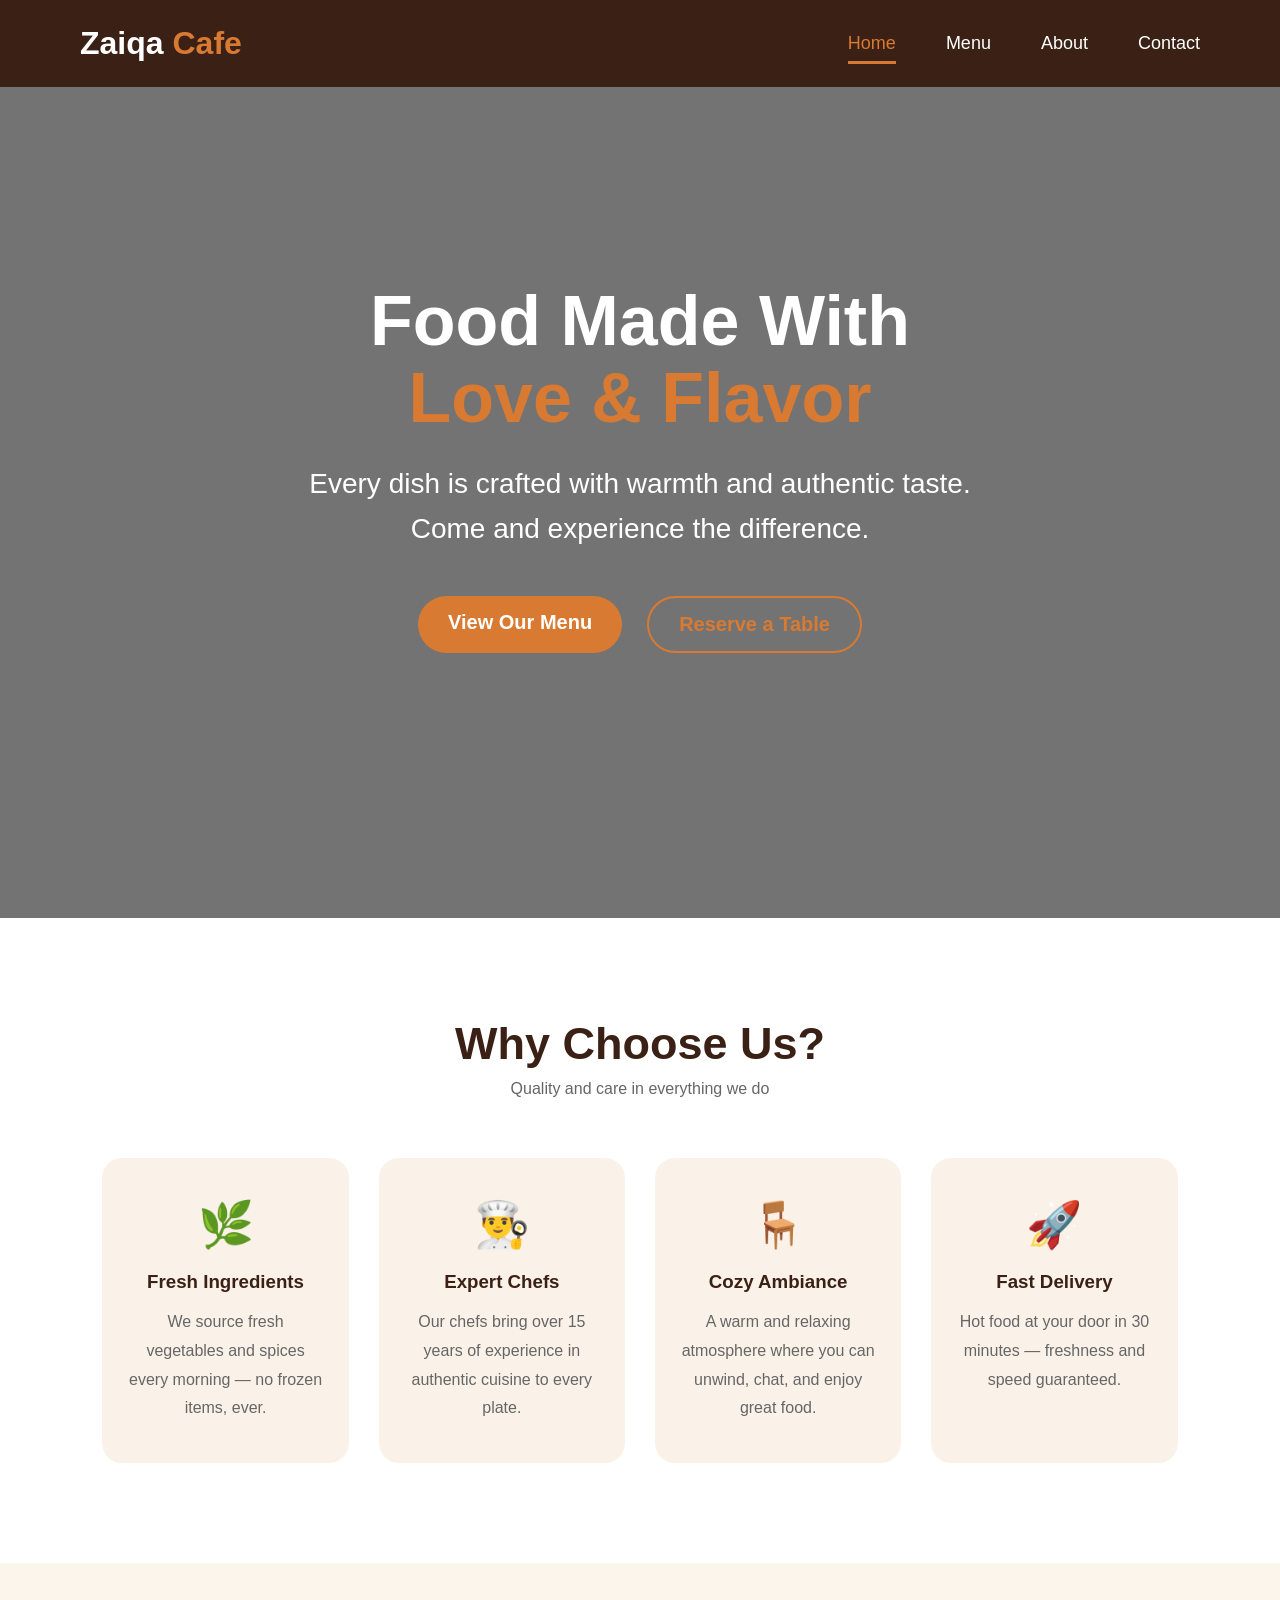
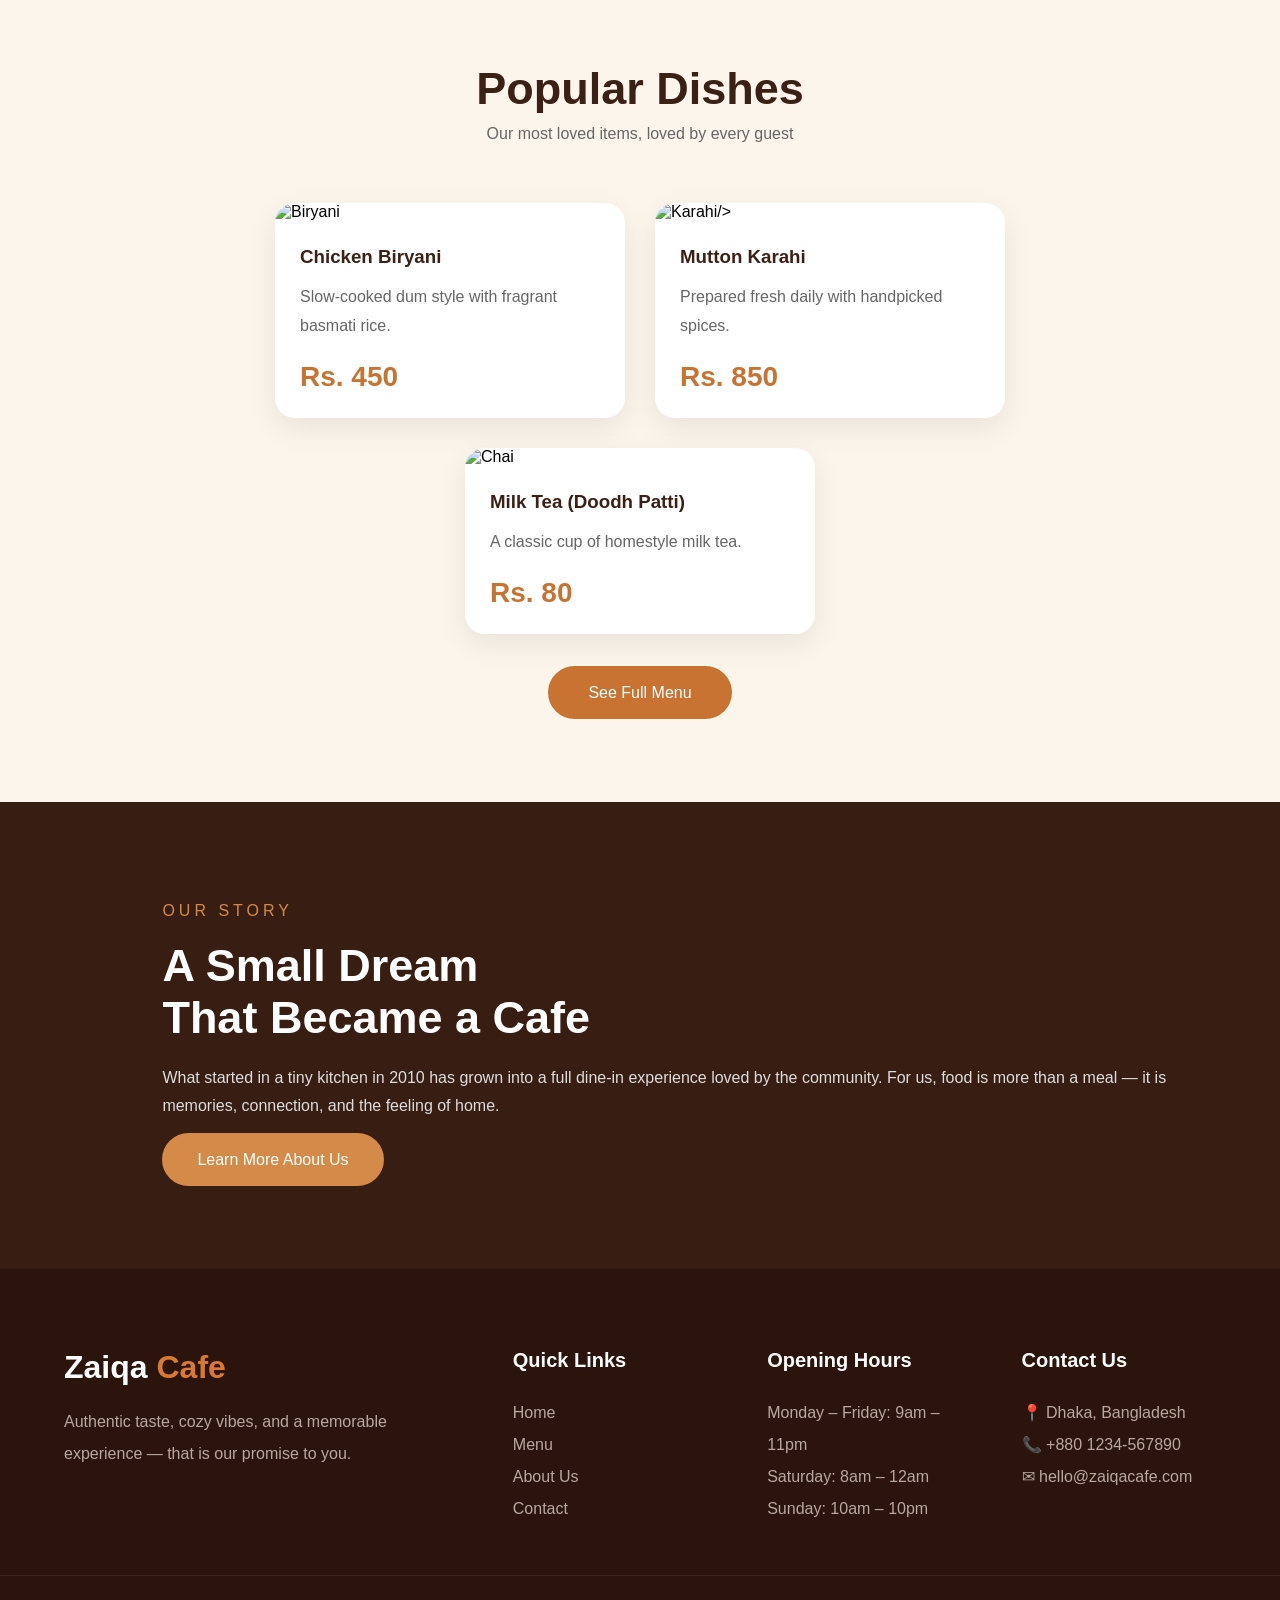
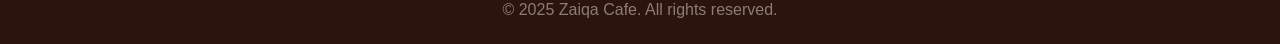
==== index.html @ f69ab0ee "build and complate home page" ====
<!doctype html>
<html lang="en">
  <head>
    <meta charset="UTF-8" />
    <meta name="viewport" content="width=device-width, initial-scale=1.0" />
    <title>Zaiqa Cafe</title>
    <link
      rel="icon"
      href="data:image/svg+xml,<svg xmlns=%22http://www.w3.org/2000/svg%22 viewBox=%220 0 100 100%22><text y=%22.9em%22 font-size=%2290%22>☕</text></svg>"
    <!-- /> -->
    <link rel="stylesheet" href="style.css" />
  </head>
  <body>
    <header>
      <nav class="navbar">
        <div class="logo">
          <span class="white">Zaiqa</span>
          <span class="orange">Cafe</span>
        </div>

        <ul class="nav-links">
          <li><a href="#" class="active">Home</a></li>
          <li><a href="#">Menu</a></li>
          <li><a href="#">About</a></li>
          <li><a href="#">Contact</a></li>
        </ul>
      </nav>
    </header>

    <section class="hero">
      <div class="overlay"></div>

      <div class="hero-content">
        <h1>
          Food Made With <br />
          <span>Love & Flavor</span>
        </h1>

        <p>
          Every dish is crafted with warmth and authentic taste.
          <br />
          Come and experience the difference.
        </p>

        <div class="buttons">
          <a href="#" class="btn filled">View Our Menu</a>
          <a href="#" class="btn outline">Reserve a Table</a>
        </div>
      </div>
    </section>

    <section class="why-choose">
      <div class="section-title">
        <h2>Why Choose Us?</h2>
        <p>Quality and care in everything we do</p>
      </div>

      <div class="features">
        <div class="feature-card">
          <div class="icon">🌿</div>
          <h3>Fresh Ingredients</h3>
          <p>
            We source fresh vegetables and spices every morning — no frozen
            items, ever.
          </p>
        </div>

        <div class="feature-card">
          <div class="icon">👨‍🍳</div>
          <h3>Expert Chefs</h3>
          <p>
            Our chefs bring over 15 years of experience in authentic cuisine to
            every plate.
          </p>
        </div>

        <div class="feature-card">
          <div class="icon">🪑</div>
          <h3>Cozy Ambiance</h3>
          <p>
            A warm and relaxing atmosphere where you can unwind, chat, and enjoy
            great food.
          </p>
        </div>

        <div class="feature-card">
          <div class="icon">🚀</div>
          <h3>Fast Delivery</h3>
          <p>
            Hot food at your door in 30 minutes — freshness and speed
            guaranteed.
          </p>
        </div>
      </div>
    </section>

    <section class="popular-dishes">
      <div class="section-title">
        <h2>Popular Dishes</h2>
        <p>Our most loved items, loved by every guest</p>
      </div>

      <div class="dish-container">
        <div class="dish-card">
          <img
            src="https://images.unsplash.com/photo-1585937421612-70a008356fbe?w=600&auto=format&fit=crop&q=80"
            alt="Biryani"
          />
          <div class="dish-content">
            <h3>Chicken Biryani</h3>
            <p>Slow-cooked dum style with fragrant basmati rice.</p>
            <span>Rs. 450</span>
          </div>
        </div>

        <div class="dish-card">
          <img
            src="https://images.unsplash.com/photo-1567188040759-fb8a883dc6d8?w=600&auto=format&fit=crop&q=80"
            alt="Karahi"
          />/>
          <div class="dish-content">
            <h3>Mutton Karahi</h3>
            <p>Prepared fresh daily with handpicked spices.</p>
            <span>Rs. 850</span>
          </div>
        </div>

        <div class="dish-card">
          <img
            src="https://images.unsplash.com/photo-1504674900247-0877df9cc836?w=600&auto=format&fit=crop&q=80"
            alt="Chai"
          />
          <div class="dish-content">
            <h3>Milk Tea (Doodh Patti)</h3>
            <p>A classic cup of homestyle milk tea.</p>
            <span>Rs. 80</span>
          </div>
        </div>
      </div>

      <div class="menu-btn">
        <a href="#">See Full Menu</a>
      </div>
    </section>

    <section class="about">
      <div class="about-image">
        <img
          src="https://images.unsplash.com/photo-1517248135467-4c7edcad34c4?w=800&auto=format&fit=crop&q=88"
          alt=""
        />
      </div>

      <div class="about-content">
        <span>OUR STORY</span>

        <h2>
          A Small Dream <br />
          That Became a Cafe
        </h2>

        <p>
          What started in a tiny kitchen in 2010 has grown into a full dine-in
          experience loved by the community. For us, food is more than a meal —
          it is memories, connection, and the feeling of home.
        </p>

        <a href="#">Learn More About Us</a>
      </div>
    </section>

   <footer class="footer">
  <div class="footer-container">

    <div class="footer-col">
      <h2 class="footer-logo">
        <span class="white">Zaiqa</span>
        <span class="orange">Cafe</span>
      </h2>

      <p>
        Authentic taste, cozy vibes, and a memorable experience —
        that is our promise to you.
      </p>
    </div>

    <div class="footer-col">
      <h3>Quick Links</h3>
      <ul>
        <li><a href="#">Home</a></li>
        <li><a href="#">Menu</a></li>
        <li><a href="#">About Us</a></li>
        <li><a href="#">Contact</a></li>
      </ul>
    </div>

    <div class="footer-col">
      <h3>Opening Hours</h3>
      <p>Monday – Friday: 9am – 11pm</p>
      <p>Saturday: 8am – 12am</p>
      <p>Sunday: 10am – 10pm</p>
    </div>

    <div class="footer-col">
      <h3>Contact Us</h3>
      <p>📍 Dhaka, Bangladesh</p>
      <p>📞 +880 1234-567890</p>
      <p>✉ hello@zaiqacafe.com</p>
    </div>

  </div>

  <div class="footer-bottom">
    <p>© 2025 Zaiqa Cafe. All rights reserved.</p>
  </div>
</footer>
  </body>
</html>
---- style.css ----
* {
  margin: 0;
  padding: 0;
  box-sizing: border-box;
  font-family: "Poppins", sans-serif;
}

body {
  overflow-x: hidden;
}

/* Navbar */

.navbar {
  position: absolute;
  top: 0;
  left: 0;
  width: 100%;
  display: flex;
  justify-content: space-between;
  align-items: center;
  padding: 25px 80px;
  z-index: 100;
  background: #3b2115;
}

.logo {
  font-size: 32px;
  font-weight: bold;
}

.white {
  color: #fff;
}

.orange {
  color: #d97a32;
}

.nav-links {
  display: flex;
  gap: 50px;
  list-style: none;
}

.nav-links a {
  text-decoration: none;
  color: white;
  font-size: 18px;
  font-weight: 500;
  transition: 0.3s;
}

.nav-links a:hover,
.nav-links .active {
  color: #d97a32;
  border-bottom: 3px solid #d97a32;
  padding-bottom: 8px;
}

/* Hero */

.hero {
  width: 100%;
  height: 100vh;

  background: url("https://images.unsplash.com/photo-1517248135467-4c7edcad34c4?w=1600")
    center center/cover no-repeat;

  display: flex;
  justify-content: center;
  align-items: center;
  text-align: center;
  position: relative;
}

.overlay {
  position: absolute;
  width: 100%;
  height: 100%;
  background: rgba(0, 0, 0, 0.55);
}

.hero-content {
  position: relative;
  z-index: 10;
  color: white;
}

.hero-content h1 {
  font-size: 70px;
  line-height: 1.1;
  font-weight: 700;
}

.hero-content h1 span {
  color: #d97a32;
}

.hero-content p {
  margin-top: 25px;
  font-size: 28px;
  line-height: 1.6;
}

.buttons {
  margin-top: 45px;
  display: flex;
  justify-content: center;
  gap: 25px;
}

.btn {
  padding: 15px 30px;
  border-radius: 50px;
  text-decoration: none;
  font-size: 20px;
  font-weight: 600;
  transition: 0.4s;
}

.filled {
  background: #d97a32;
  color: white;
}

.filled:hover {
  background: #b85f20;
}

.outline {
  border: 2px solid #d97a32;
  color: #d97a32;
}

.outline:hover {
  background: #d97a32;
  color: white;
}
/* ===================
WHY CHOOSE US
=================== */

.why-choose {
  padding: 100px 8%;
  background: #fff;
}

.section-title {
  text-align: center;
  margin-bottom: 60px;
}

.section-title h2 {
  font-size: 45px;
  color: #3b2115;
}

.section-title p {
  color: #666;
  margin-top: 10px;
}

.features {
  display: grid;
  grid-template-columns: repeat(4, 1fr);
  gap: 30px;
}

.feature-card {
  background: #faf2e8;
  padding: 40px 25px;
  text-align: center;
  border-radius: 20px;
}

.icon {
  font-size: 45px;
  margin-bottom: 20px;
}

.feature-card h3 {
  margin-bottom: 15px;
  color: #3b2115;
}

.feature-card p {
  color: #666;
  line-height: 1.8;
}

/* ===================
POPULAR DISHES
=================== */

.popular-dishes {
  background: #fcf5eb;
  padding: 100px 8%;
}

.dish-container {
  display: flex;
  justify-content: center;
  gap: 30px;
  flex-wrap: wrap;
}

.dish-card {
  width: 350px;
  background: white;
  border-radius: 20px;
  overflow: hidden;
  box-shadow: 0 10px 30px rgba(0, 0, 0, 0.08);
}

.dish-card img {
  width: 100%;
  height: 250px;
  object-fit: cover;
}

.dish-content {
  padding: 25px;
}

.dish-content h3 {
  color: #3b2115;
  margin-bottom: 15px;
}

.dish-content p {
  color: #666;
  line-height: 1.8;
}

.dish-content span {
  display: block;
  margin-top: 20px;
  color: #c97333;
  font-size: 28px;
  font-weight: 700;
}

.menu-btn {
  text-align: center;
  margin-top: 50px;
}

.menu-btn a {
  text-decoration: none;
  background: #c97333;
  color: white;
  padding: 18px 40px;
  border-radius: 50px;
}

/* ===================
ABOUT
=================== */

.about {
  background: #381e12;
  color: white;
  padding: 100px 8%;
  display: flex;
  align-items: center;
  gap: 60px;
}

.about-image img {
  width: 500px;
  border-radius: 20px;
}

.about-content span {
  color: #d48a49;
  letter-spacing: 4px;
}

.about-content h2 {
  font-size: 45px;
  margin: 20px 0;
}

.about-content p {
  color: #ddd;
  line-height: 1.8;
  margin-bottom: 30px;
}

.about-content a {
  text-decoration: none;
  background: #d48a49;
  color: white;
  padding: 18px 35px;
  border-radius: 50px;
}

/* ===================
FOOTER
=================== */
.footer {
  background: #2b140b;
  color: #fff;
  padding-top: 80px;
}

.footer-container {
  width: 90%;
  max-width: 1300px;
  margin: auto;

  display: grid;
  grid-template-columns: 2fr 1fr 1fr 1fr;
  gap: 60px;

  padding-bottom: 50px;
}

.footer-logo {
  font-size: 32px;
  margin-bottom: 20px;
}

.footer-col h3 {
  font-size: 20px;
  margin-bottom: 25px;
}

.footer-col p,
.footer-col li,
.footer-col a {
  color: #b8a8a0;
  text-decoration: none;
  line-height: 2;
  list-style: none;
}

.footer-col ul {
  list-style: none;
}

.footer-col a:hover {
  color: #d97a32;
}

.footer-bottom {
  border-top: 1px solid rgba(255, 255, 255, 0.08);
  text-align: center;
  padding: 25px 0;
}

.footer-bottom p {
  color: #8b7c74;
}

/* Responsive */

@media (max-width: 992px) {
  .footer-container {
    grid-template-columns: repeat(2, 1fr);
  }
}

@media (max-width: 768px) {
  .footer-container {
    grid-template-columns: 1fr;
    text-align: center;
  }

  .footer-logo {
    font-size: 2.5rem;
  }
}
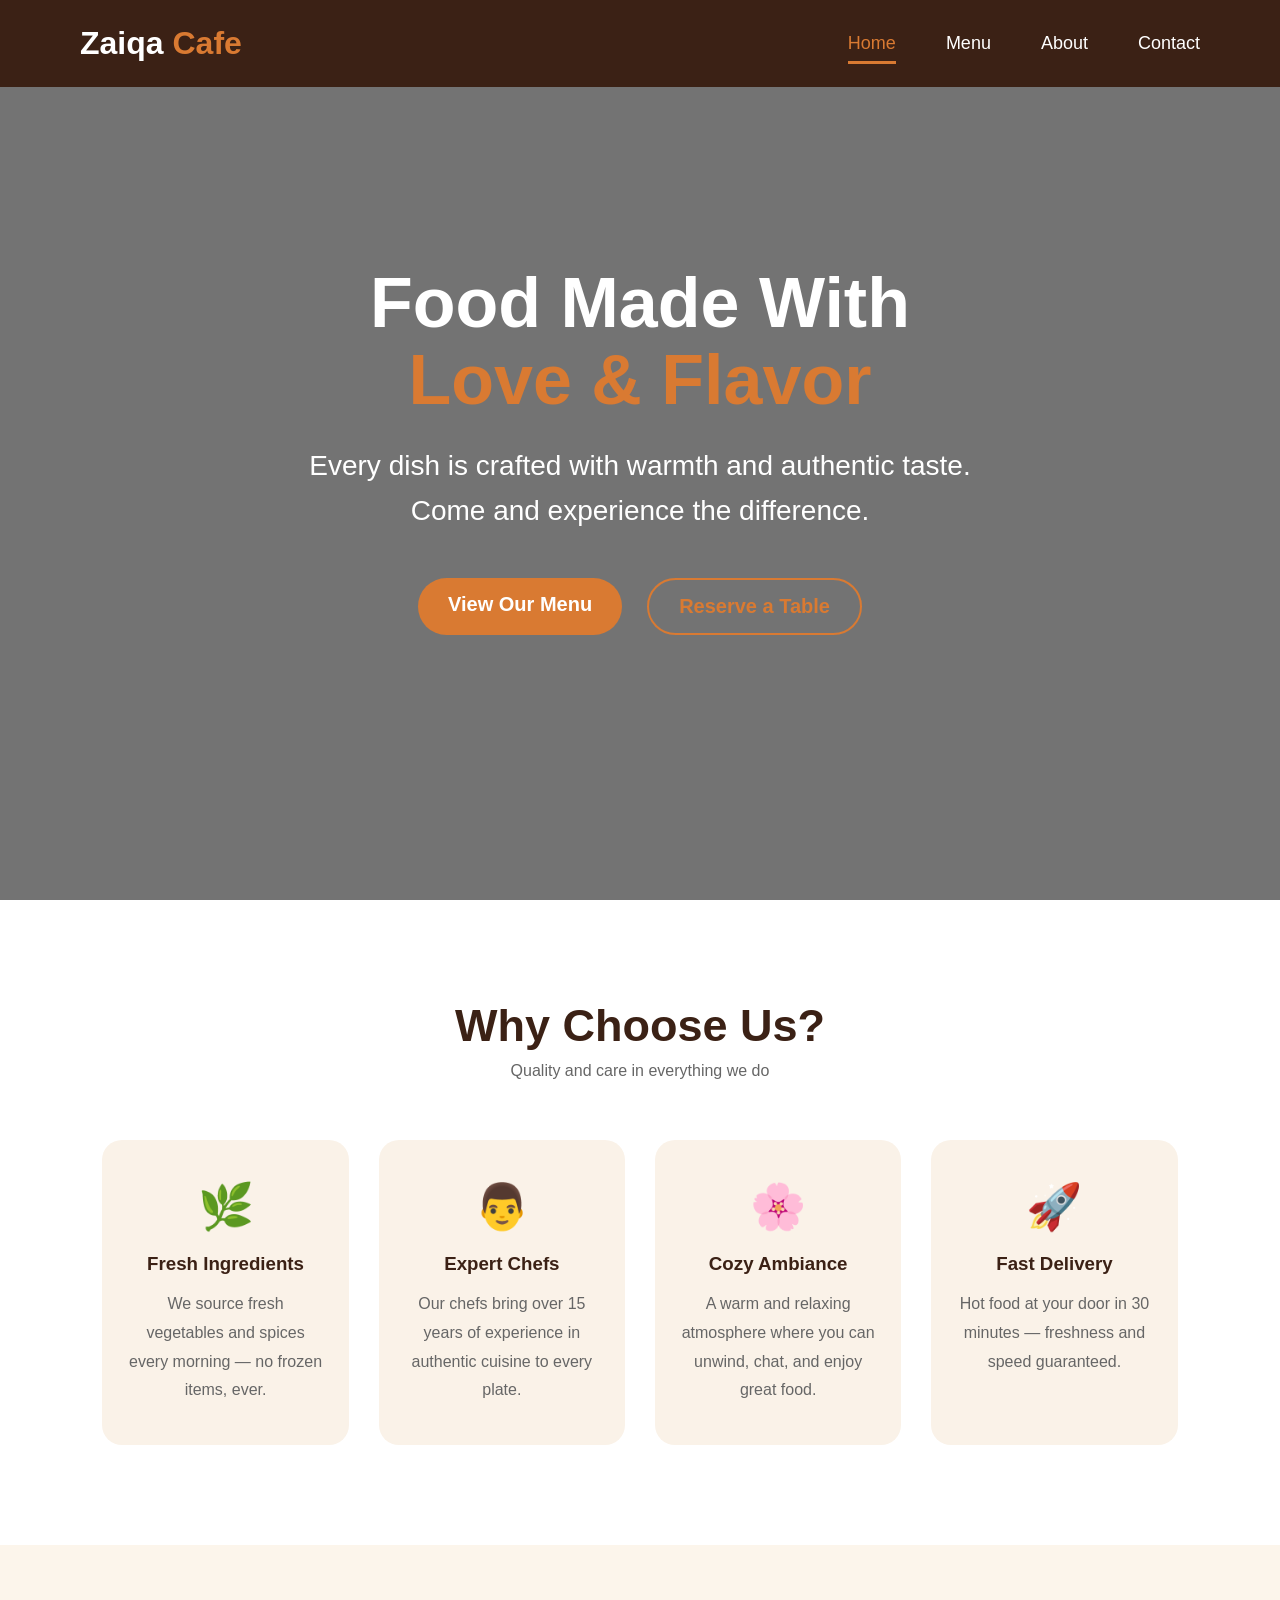
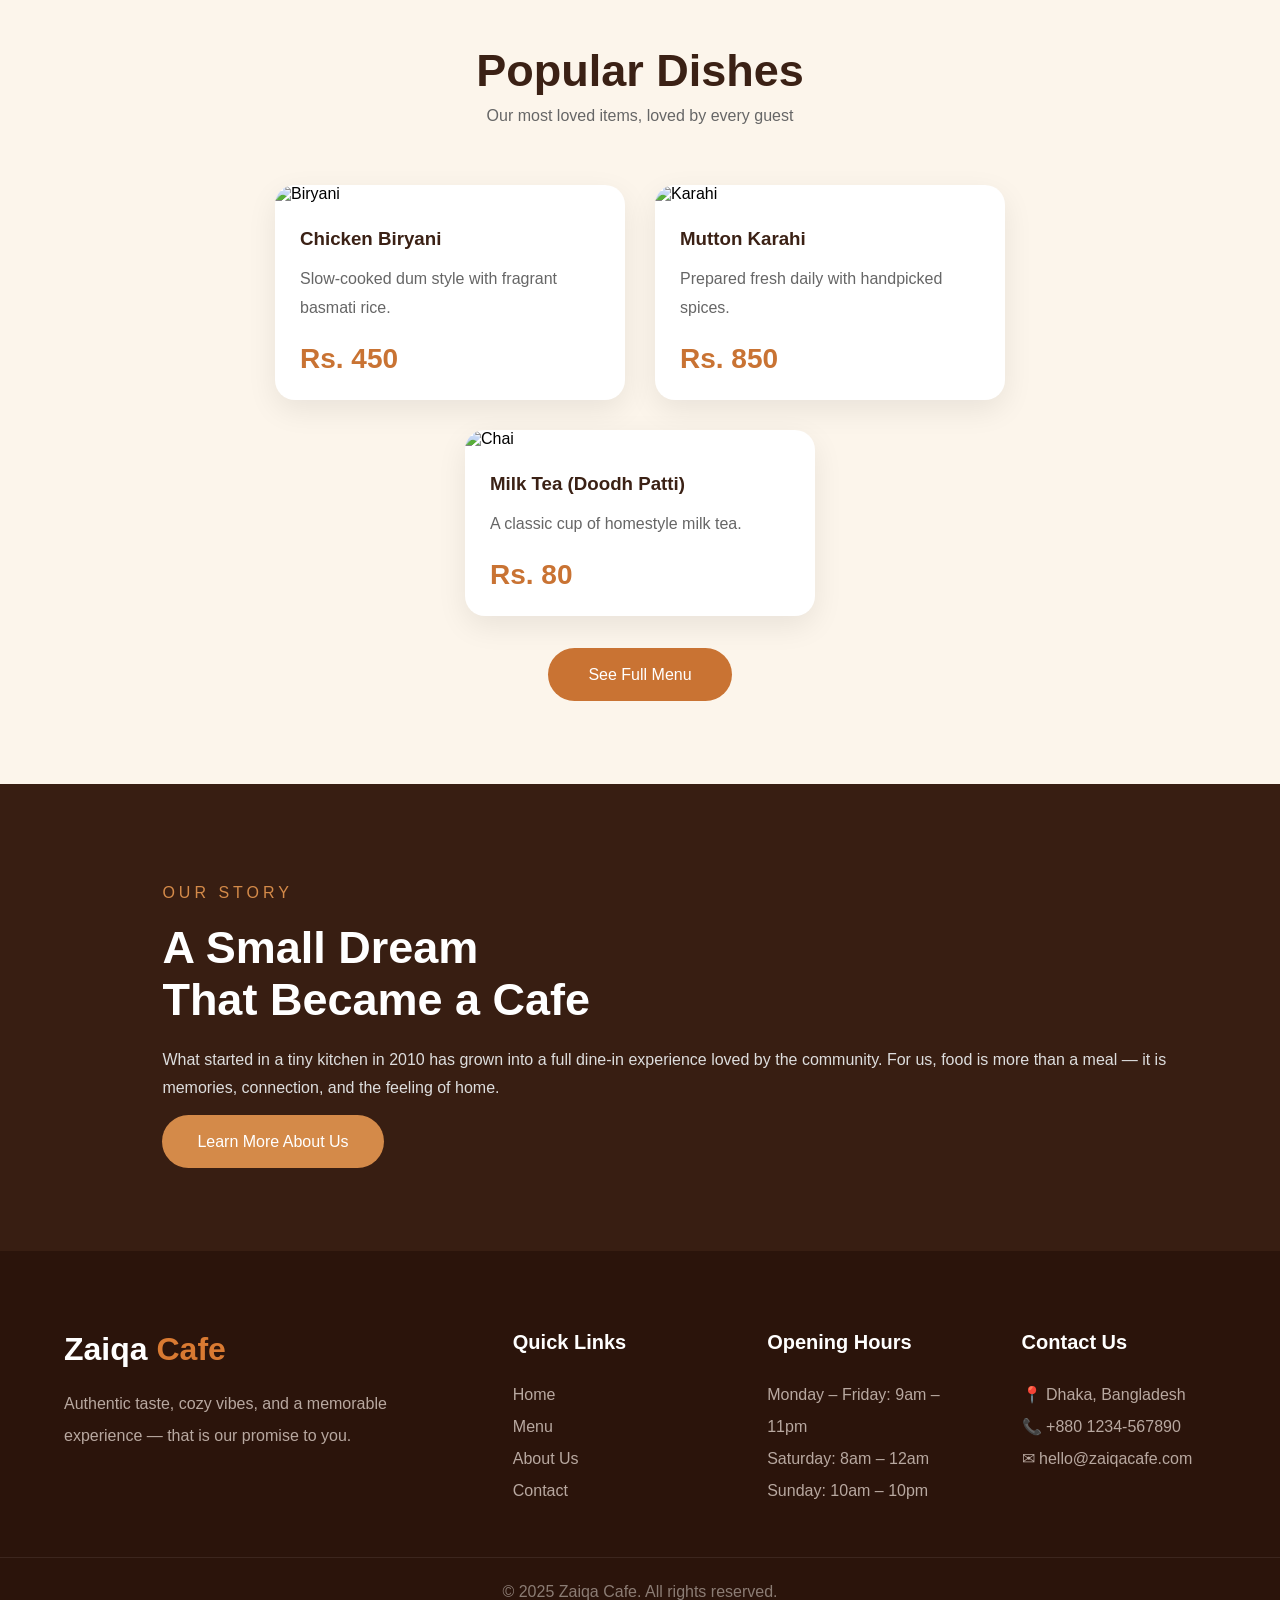
==== commit 2df2b659: "add menu page html" ====
--- a/index.html
+++ b/index.html
@@ -6,8 +6,8 @@
     <title>Zaiqa Cafe</title>
     <link
       rel="icon"
-      href="data:image/svg+xml,<svg xmlns=%22http://www.w3.org/2000/svg%22 viewBox=%220 0 100 100%22><text y=%22.9em%22 font-size=%2290%22>☕</text></svg>"
-    <!-- /> -->
+      href="data:image/svg+xml,<svg xmlns='http://www.w3.org/2000/svg' viewBox='0 0 100 100'><text y='.9em' font-size='90'>☕</text></svg>"
+    />
     <link rel="stylesheet" href="style.css" />
   </head>
   <body>
@@ -66,7 +66,7 @@
         </div>
 
         <div class="feature-card">
-          <div class="icon">👨‍🍳</div>
+          <div class="icon">👨</div>
           <h3>Expert Chefs</h3>
           <p>
             Our chefs bring over 15 years of experience in authentic cuisine to
@@ -75,7 +75,7 @@
         </div>
 
         <div class="feature-card">
-          <div class="icon">🪑</div>
+          <div class="icon">🌸</div>
           <h3>Cozy Ambiance</h3>
           <p>
             A warm and relaxing atmosphere where you can unwind, chat, and enjoy
@@ -117,7 +117,7 @@
           <img
             src="https://images.unsplash.com/photo-1567188040759-fb8a883dc6d8?w=600&auto=format&fit=crop&q=80"
             alt="Karahi"
-          />/>
+          />
           <div class="dish-content">
             <h3>Mutton Karahi</h3>
             <p>Prepared fresh daily with handpicked spices.</p>
@@ -169,50 +169,48 @@
       </div>
     </section>
 
-   <footer class="footer">
-  <div class="footer-container">
-
-    <div class="footer-col">
-      <h2 class="footer-logo">
-        <span class="white">Zaiqa</span>
-        <span class="orange">Cafe</span>
-      </h2>
-
-      <p>
-        Authentic taste, cozy vibes, and a memorable experience —
-        that is our promise to you.
-      </p>
-    </div>
-
-    <div class="footer-col">
-      <h3>Quick Links</h3>
-      <ul>
-        <li><a href="#">Home</a></li>
-        <li><a href="#">Menu</a></li>
-        <li><a href="#">About Us</a></li>
-        <li><a href="#">Contact</a></li>
-      </ul>
-    </div>
-
-    <div class="footer-col">
-      <h3>Opening Hours</h3>
-      <p>Monday – Friday: 9am – 11pm</p>
-      <p>Saturday: 8am – 12am</p>
-      <p>Sunday: 10am – 10pm</p>
-    </div>
-
-    <div class="footer-col">
-      <h3>Contact Us</h3>
-      <p>📍 Dhaka, Bangladesh</p>
-      <p>📞 +880 1234-567890</p>
-      <p>✉ hello@zaiqacafe.com</p>
-    </div>
-
-  </div>
-
-  <div class="footer-bottom">
-    <p>© 2025 Zaiqa Cafe. All rights reserved.</p>
-  </div>
-</footer>
+    <footer class="footer">
+      <div class="footer-container">
+        <div class="footer-col">
+          <h2 class="footer-logo">
+            <span class="white">Zaiqa</span>
+            <span class="orange">Cafe</span>
+          </h2>
+
+          <p>
+            Authentic taste, cozy vibes, and a memorable experience — that is
+            our promise to you.
+          </p>
+        </div>
+
+        <div class="footer-col">
+          <h3>Quick Links</h3>
+          <ul>
+            <li><a href="#">Home</a></li>
+            <li><a href="#">Menu</a></li>
+            <li><a href="#">About Us</a></li>
+            <li><a href="#">Contact</a></li>
+          </ul>
+        </div>
+
+        <div class="footer-col">
+          <h3>Opening Hours</h3>
+          <p>Monday – Friday: 9am – 11pm</p>
+          <p>Saturday: 8am – 12am</p>
+          <p>Sunday: 10am – 10pm</p>
+        </div>
+
+        <div class="footer-col">
+          <h3>Contact Us</h3>
+          <p>📍 Dhaka, Bangladesh</p>
+          <p>📞 +880 1234-567890</p>
+          <p>✉ hello@zaiqacafe.com</p>
+        </div>
+      </div>
+
+      <div class="footer-bottom">
+        <p>© 2025 Zaiqa Cafe. All rights reserved.</p>
+      </div>
+    </footer>
   </body>
 </html>
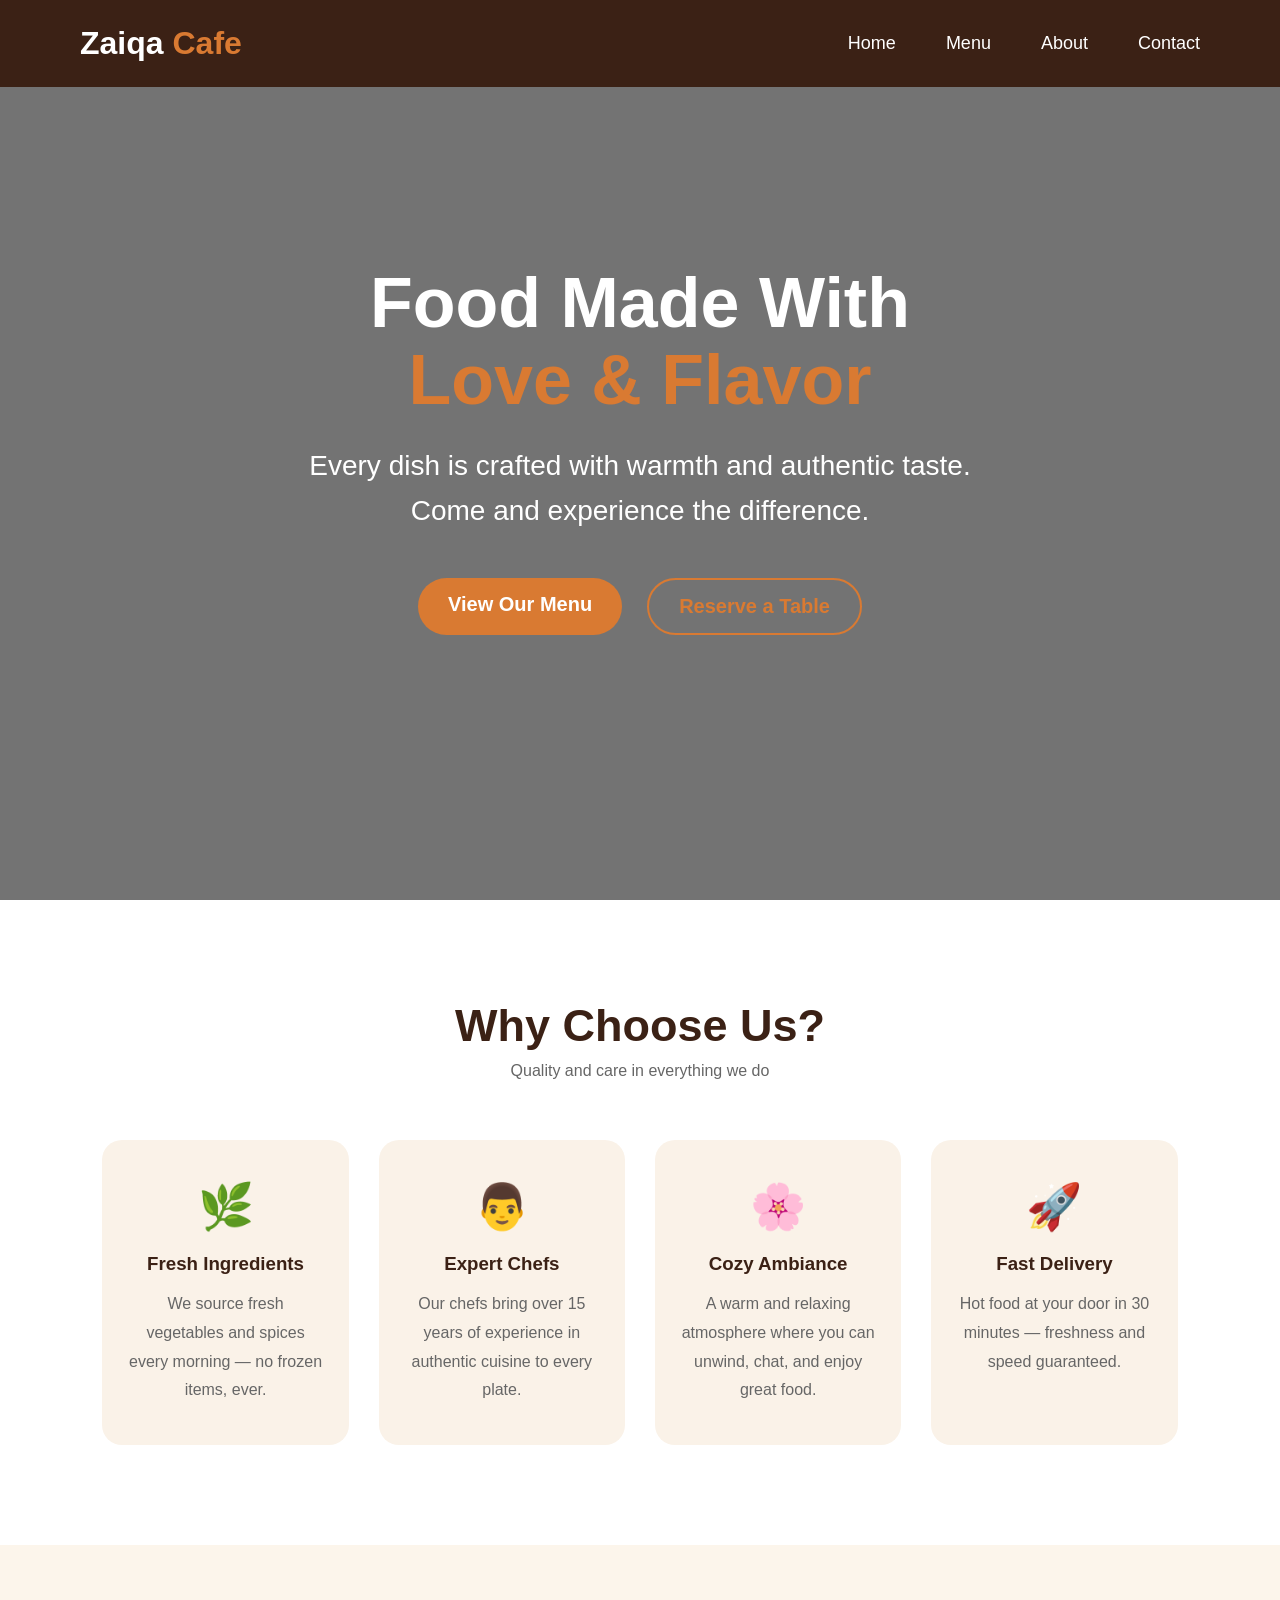
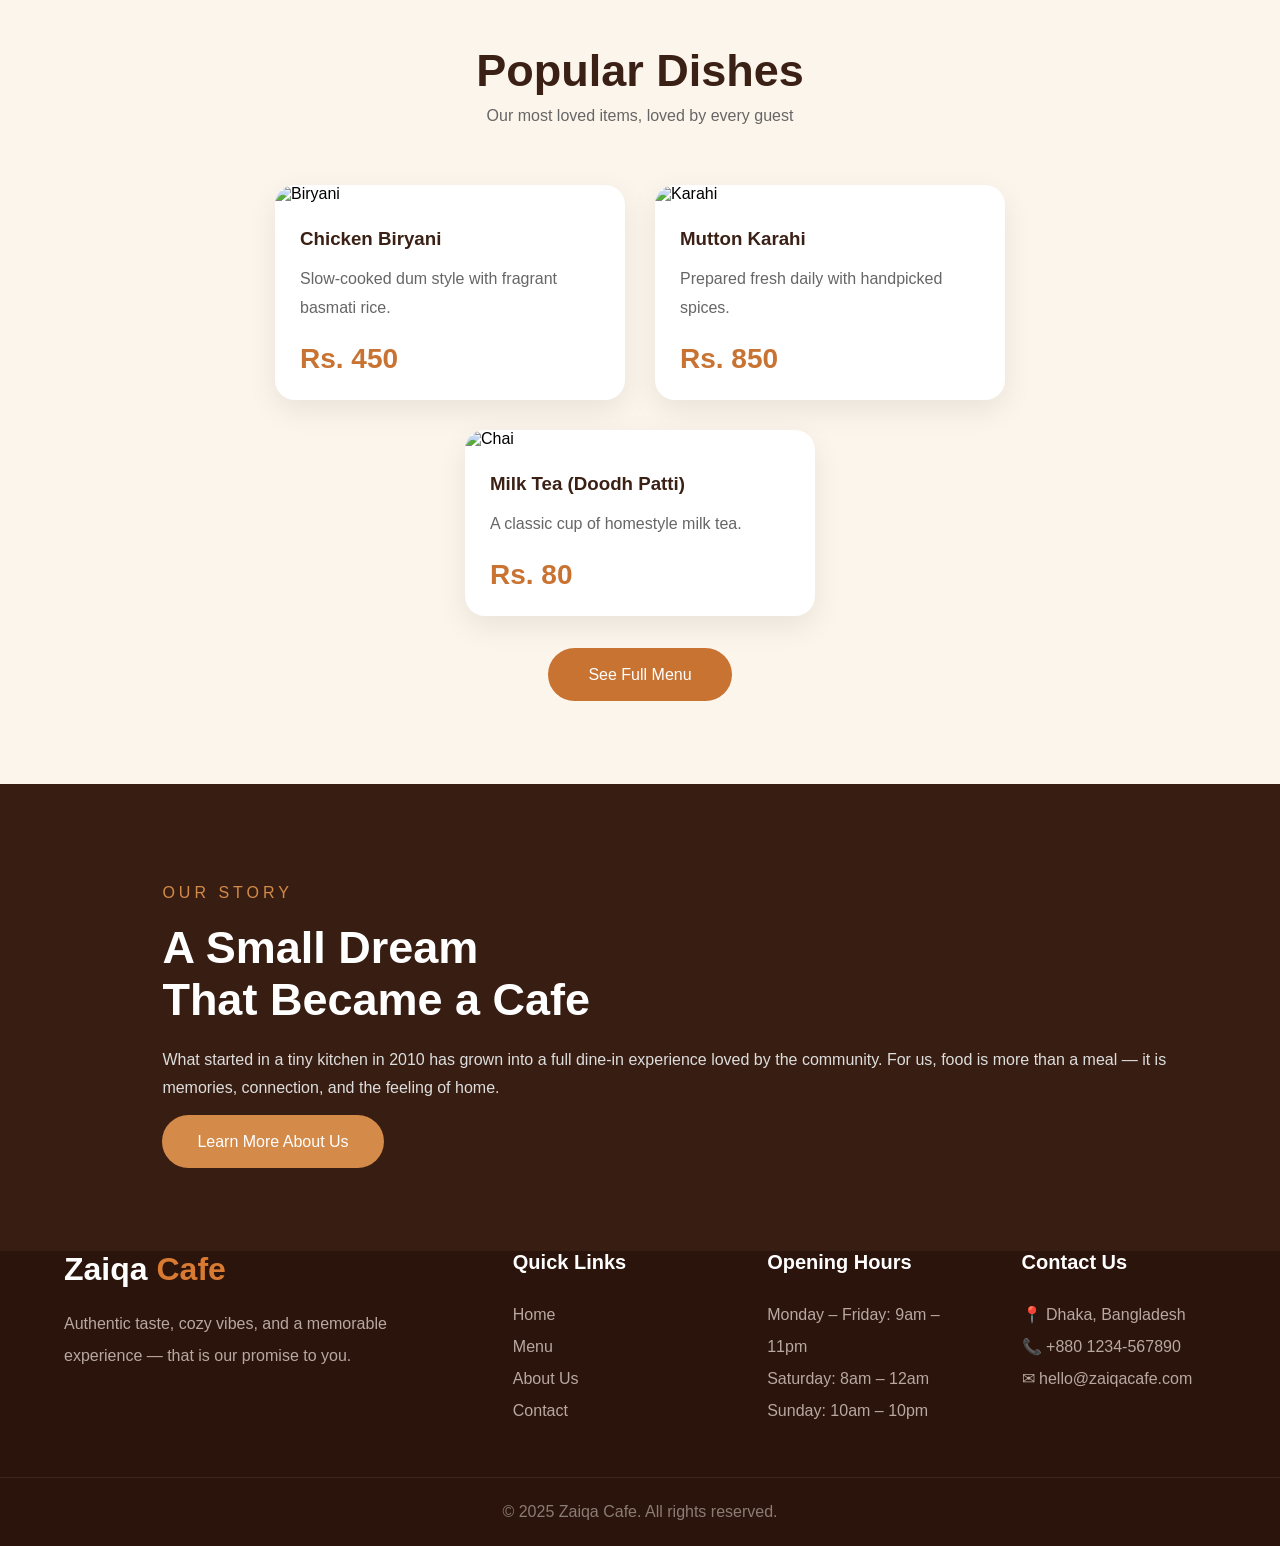
==== commit 94eb4b8e: "add menu page css" ====
--- a/index.html
+++ b/index.html
@@ -19,10 +19,10 @@
         </div>
 
         <ul class="nav-links">
-          <li><a href="#" class="active">Home</a></li>
-          <li><a href="#">Menu</a></li>
-          <li><a href="#">About</a></li>
-          <li><a href="#">Contact</a></li>
+          <li><a href="index.html">Home</a></li>
+          <li><a href="menu.html">Menu</a></li>
+          <li><a href="about.html">About</a></li>
+          <li><a href="contact.html">Contact</a></li>
         </ul>
       </nav>
     </header>
--- a/style.css
+++ b/style.css
@@ -12,7 +12,7 @@
 /* Navbar */
 
 .navbar {
-  position: absolute;
+  position: fixed;
   top: 0;
   left: 0;
   width: 100%;
@@ -302,7 +302,7 @@
 .footer {
   background: #2b140b;
   color: #fff;
-  padding-top: 80px;
+  padding-top: 0px;
 }
 
 .footer-container {
